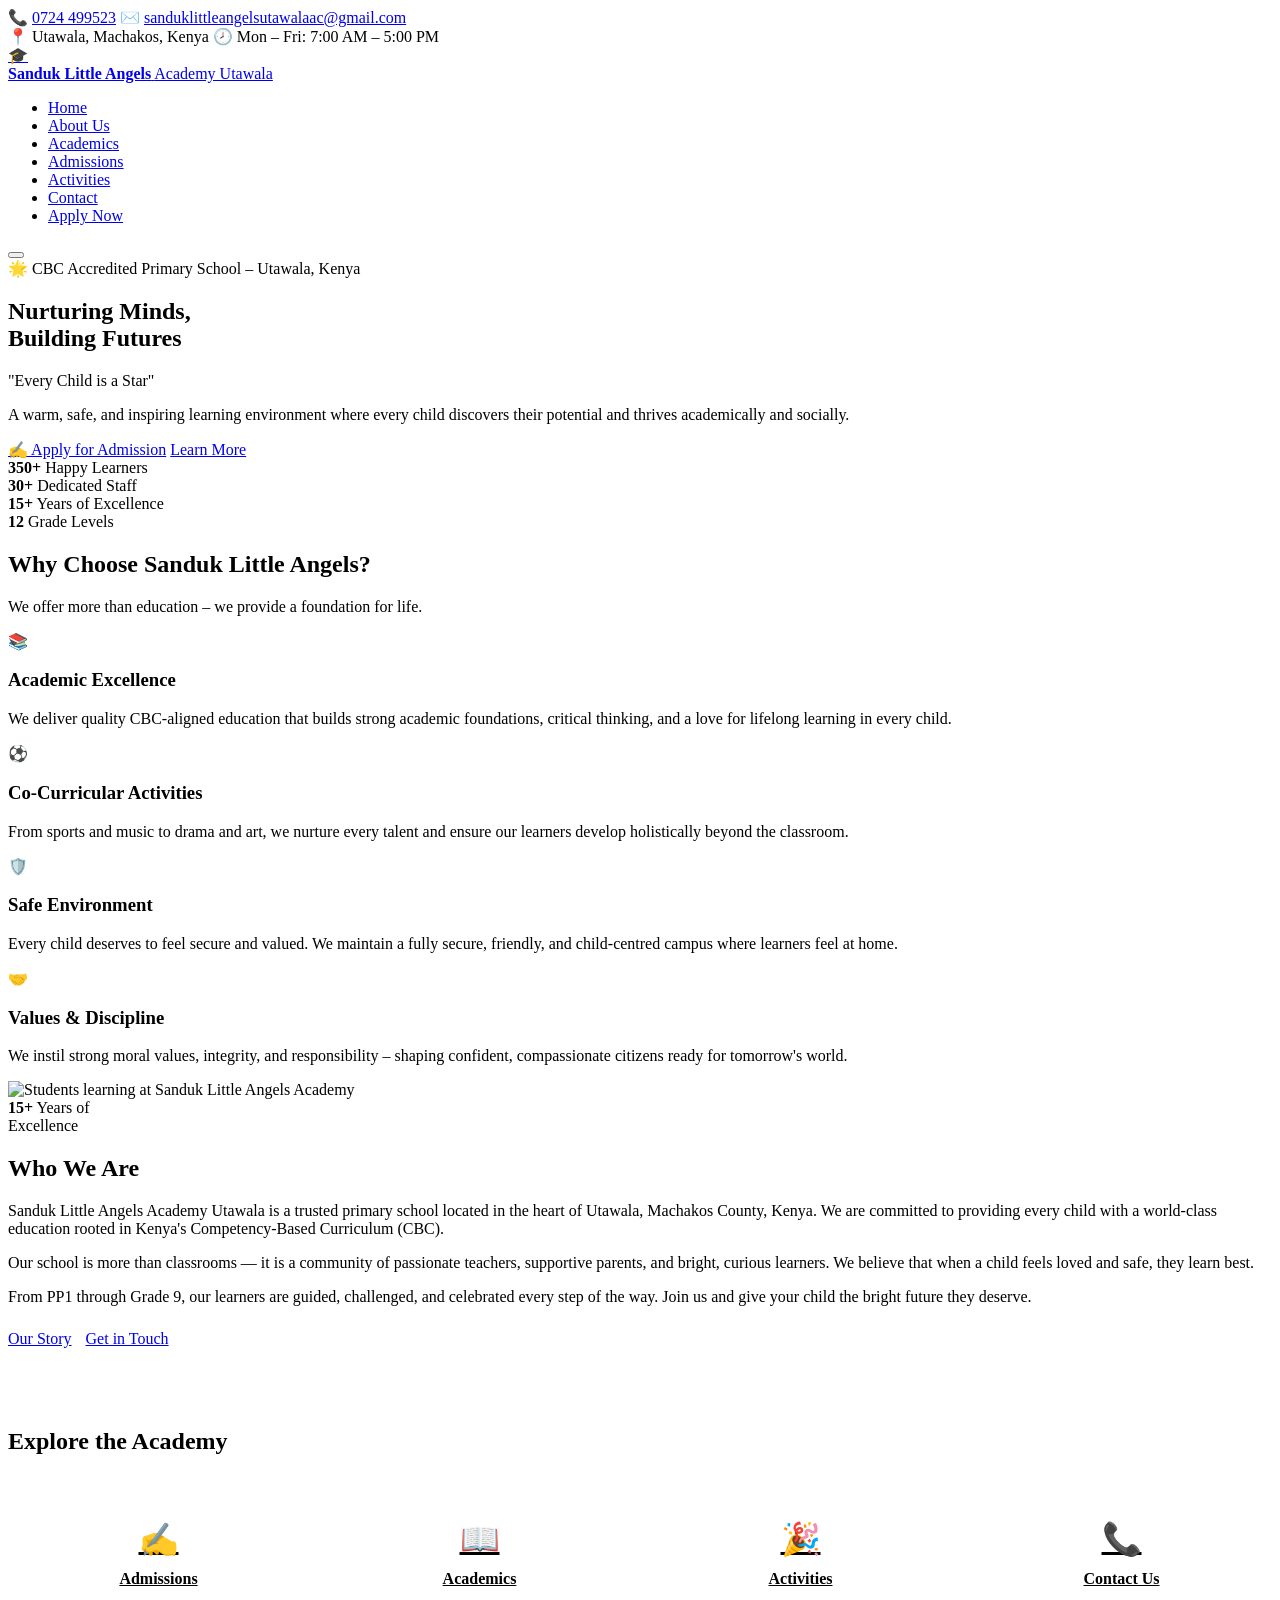
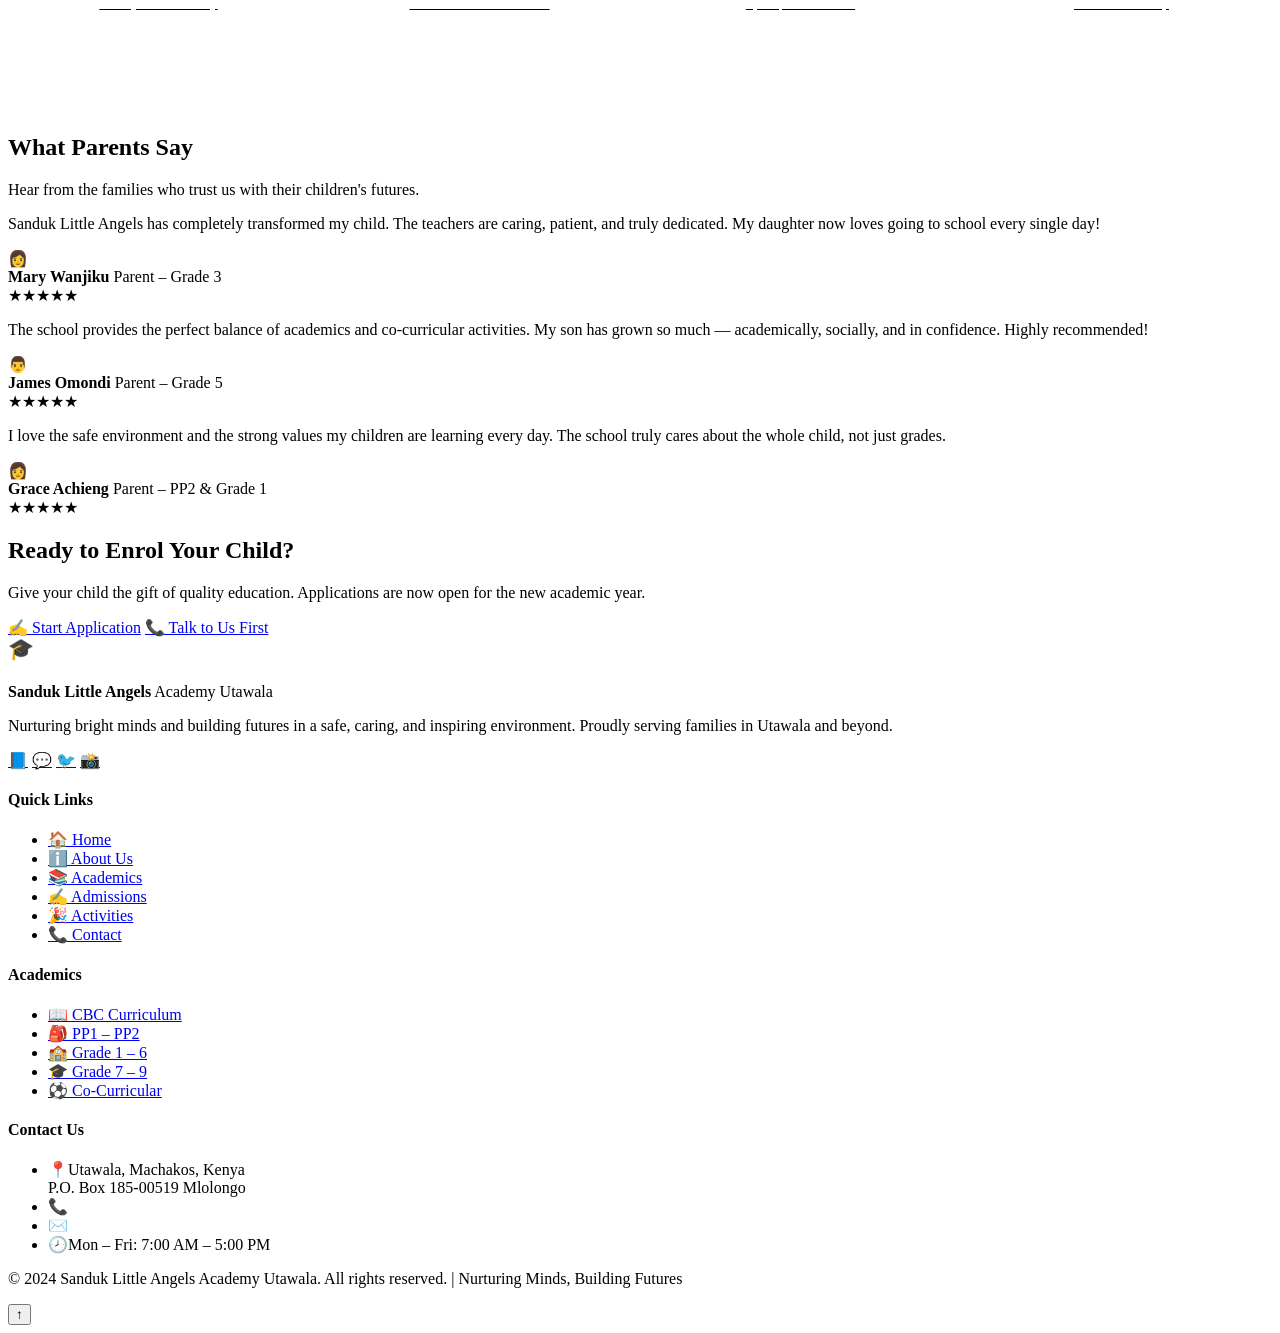
==== index.html @ 21a8d89f "Add files via upload" ====
<!DOCTYPE html>
<html lang="en">
<head>
  <meta charset="UTF-8" />
  <meta name="viewport" content="width=device-width, initial-scale=1.0" />
  <title>Sanduk Little Angels Academy Utawala | Home</title>
  <meta name="description" content="Sanduk Little Angels Academy Utawala – a caring primary school in Utawala, Kenya, nurturing minds and building futures through the CBC curriculum." />
  <link rel="stylesheet" href="css/style.css" />
</head>
<body>

  <!-- TOP BAR -->
  <div class="topbar">
    <div class="container">
      <div class="topbar-left">
        <span>📞 <a href="tel:0724499523">0724 499523</a></span>
        <span>✉️ <a href="mailto:sanduklittleangelsutawalaac@gmail.com">sanduklittleangelsutawalaac@gmail.com</a></span>
      </div>
      <div class="topbar-right">
        <span>📍 Utawala, Machakos, Kenya</span>
        <span>🕗 Mon – Fri: 7:00 AM – 5:00 PM</span>
      </div>
    </div>
  </div>

  <!-- NAVBAR -->
  <nav class="navbar">
    <div class="container">
      <a href="index.html" class="nav-logo">
        <div class="logo-icon">🎓</div>
        <div class="logo-text">
          <strong>Sanduk Little Angels</strong>
          <span>Academy Utawala</span>
        </div>
      </a>
      <ul class="nav-links">
        <li><a href="index.html" class="active">Home</a></li>
        <li><a href="about.html">About Us</a></li>
        <li><a href="academics.html">Academics</a></li>
        <li><a href="admissions.html">Admissions</a></li>
        <li><a href="activities.html">Activities</a></li>
        <li><a href="contact.html">Contact</a></li>
        <li><a href="admissions.html" class="nav-cta">Apply Now</a></li>
      </ul>
      <button class="hamburger" aria-label="Toggle menu">
        <span></span><span></span><span></span>
      </button>
    </div>
  </nav>

  <!-- HERO -->
  <section class="hero">
    <div class="hero-bg"></div>
    <div class="container hero-content">
      <div class="hero-badge fade-up">🌟 CBC Accredited Primary School – Utawala, Kenya</div>
      <h1 class="fade-up delay-1">
        Nurturing Minds,<br>
        <span>Building Futures</span>
      </h1>
      <p class="hero-motto fade-up delay-2">"Every Child is a Star"</p>
      <p class="fade-up delay-2">
        A warm, safe, and inspiring learning environment where every child
        discovers their potential and thrives academically and socially.
      </p>
      <div class="hero-buttons fade-up delay-3">
        <a href="admissions.html" class="btn btn-primary">✍️ Apply for Admission</a>
        <a href="about.html" class="btn btn-outline">Learn More</a>
      </div>

      <div class="hero-stats fade-up delay-4">
        <div class="stat">
          <strong data-count="350" data-suffix="+">350+</strong>
          <span>Happy Learners</span>
        </div>
        <div class="stat">
          <strong data-count="30" data-suffix="+">30+</strong>
          <span>Dedicated Staff</span>
        </div>
        <div class="stat">
          <strong data-count="15" data-suffix="+">15+</strong>
          <span>Years of Excellence</span>
        </div>
        <div class="stat">
          <strong data-count="12" data-suffix="">12</strong>
          <span>Grade Levels</span>
        </div>
      </div>
    </div>
  </section>

  <!-- HIGHLIGHTS -->
  <section class="section">
    <div class="container">
      <div class="section-header text-center">
        <h2 class="section-title">Why Choose Sanduk Little Angels?</h2>
        <span class="gold-line"></span>
        <p class="section-subtitle">We offer more than education – we provide a foundation for life.</p>
      </div>
      <div class="highlights-grid">
        <div class="highlight-card reveal">
          <div class="highlight-icon">📚</div>
          <h3>Academic Excellence</h3>
          <p>We deliver quality CBC-aligned education that builds strong academic foundations, critical thinking, and a love for lifelong learning in every child.</p>
        </div>
        <div class="highlight-card reveal">
          <div class="highlight-icon">⚽</div>
          <h3>Co-Curricular Activities</h3>
          <p>From sports and music to drama and art, we nurture every talent and ensure our learners develop holistically beyond the classroom.</p>
        </div>
        <div class="highlight-card reveal">
          <div class="highlight-icon">🛡️</div>
          <h3>Safe Environment</h3>
          <p>Every child deserves to feel secure and valued. We maintain a fully secure, friendly, and child-centred campus where learners feel at home.</p>
        </div>
        <div class="highlight-card reveal">
          <div class="highlight-icon">🤝</div>
          <h3>Values & Discipline</h3>
          <p>We instil strong moral values, integrity, and responsibility – shaping confident, compassionate citizens ready for tomorrow's world.</p>
        </div>
      </div>
    </div>
  </section>

  <!-- ABOUT INTRO -->
  <section class="section section-alt">
    <div class="container">
      <div class="about-intro">
        <div class="about-image-wrap reveal">
          <img
            src="https://images.unsplash.com/photo-1588072432836-e10032774350?w=700&q=80"
            alt="Students learning at Sanduk Little Angels Academy"
            loading="lazy"
          />
          <div class="about-badge">
            <strong>15+</strong>
            <span>Years of<br>Excellence</span>
          </div>
        </div>
        <div class="about-text reveal">
          <div class="section-header">
            <h2 class="section-title">Who We Are</h2>
            <span class="gold-line"></span>
          </div>
          <p>
            Sanduk Little Angels Academy Utawala is a trusted primary school located in the heart of Utawala, Machakos County, Kenya. We are committed to providing every child with a world-class education rooted in Kenya's Competency-Based Curriculum (CBC).
          </p>
          <p>
            Our school is more than classrooms — it is a community of passionate teachers, supportive parents, and bright, curious learners. We believe that when a child feels loved and safe, they learn best.
          </p>
          <p>
            From PP1 through Grade 9, our learners are guided, challenged, and celebrated every step of the way. Join us and give your child the bright future they deserve.
          </p>
          <div style="display:flex;gap:14px;margin-top:24px;flex-wrap:wrap;">
            <a href="about.html" class="btn btn-navy">Our Story</a>
            <a href="contact.html" class="btn btn-primary">Get in Touch</a>
          </div>
        </div>
      </div>
    </div>
  </section>

  <!-- QUICK LINKS -->
  <section class="section" style="background:var(--navy);padding:60px 0;">
    <div class="container">
      <div class="section-header text-center" style="margin-bottom:36px;">
        <h2 class="section-title" style="color:var(--white);">Explore the Academy</h2>
        <span class="gold-line" style="margin:14px auto;"></span>
      </div>
      <div style="display:grid;grid-template-columns:repeat(auto-fit,minmax(200px,1fr));gap:20px;">
        <a href="admissions.html" style="background:rgba(255,255,255,0.07);border:1px solid rgba(255,255,255,0.15);border-radius:14px;padding:28px 24px;text-align:center;color:var(--white);transition:0.3s ease;display:block;">
          <div style="font-size:2rem;margin-bottom:12px;">✍️</div>
          <strong style="font-size:1rem;font-family:'Playfair Display',serif;">Admissions</strong>
          <p style="font-size:0.82rem;color:rgba(255,255,255,0.6);margin-top:8px;">Enrol your child today</p>
        </a>
        <a href="academics.html" style="background:rgba(255,255,255,0.07);border:1px solid rgba(255,255,255,0.15);border-radius:14px;padding:28px 24px;text-align:center;color:var(--white);transition:0.3s ease;display:block;">
          <div style="font-size:2rem;margin-bottom:12px;">📖</div>
          <strong style="font-size:1rem;font-family:'Playfair Display',serif;">Academics</strong>
          <p style="font-size:0.82rem;color:rgba(255,255,255,0.6);margin-top:8px;">CBC curriculum & classes</p>
        </a>
        <a href="activities.html" style="background:rgba(255,255,255,0.07);border:1px solid rgba(255,255,255,0.15);border-radius:14px;padding:28px 24px;text-align:center;color:var(--white);transition:0.3s ease;display:block;">
          <div style="font-size:2rem;margin-bottom:12px;">🎉</div>
          <strong style="font-size:1rem;font-family:'Playfair Display',serif;">Activities</strong>
          <p style="font-size:0.82rem;color:rgba(255,255,255,0.6);margin-top:8px;">Sports, arts & events</p>
        </a>
        <a href="contact.html" style="background:rgba(255,255,255,0.07);border:1px solid rgba(255,255,255,0.15);border-radius:14px;padding:28px 24px;text-align:center;color:var(--white);transition:0.3s ease;display:block;">
          <div style="font-size:2rem;margin-bottom:12px;">📞</div>
          <strong style="font-size:1rem;font-family:'Playfair Display',serif;">Contact Us</strong>
          <p style="font-size:0.82rem;color:rgba(255,255,255,0.6);margin-top:8px;">We're here to help</p>
        </a>
      </div>
    </div>
  </section>

  <!-- TESTIMONIALS -->
  <section class="section section-alt">
    <div class="container">
      <div class="section-header text-center">
        <h2 class="section-title">What Parents Say</h2>
        <span class="gold-line"></span>
        <p class="section-subtitle">Hear from the families who trust us with their children's futures.</p>
      </div>
      <div class="testimonials-grid">
        <div class="testimonial-card reveal">
          <p>Sanduk Little Angels has completely transformed my child. The teachers are caring, patient, and truly dedicated. My daughter now loves going to school every single day!</p>
          <div class="testimonial-author">
            <div class="author-avatar">👩</div>
            <div class="author-info">
              <strong>Mary Wanjiku</strong>
              <span>Parent – Grade 3</span>
              <div class="stars">★★★★★</div>
            </div>
          </div>
        </div>
        <div class="testimonial-card reveal">
          <p>The school provides the perfect balance of academics and co-curricular activities. My son has grown so much — academically, socially, and in confidence. Highly recommended!</p>
          <div class="testimonial-author">
            <div class="author-avatar">👨</div>
            <div class="author-info">
              <strong>James Omondi</strong>
              <span>Parent – Grade 5</span>
              <div class="stars">★★★★★</div>
            </div>
          </div>
        </div>
        <div class="testimonial-card reveal">
          <p>I love the safe environment and the strong values my children are learning every day. The school truly cares about the whole child, not just grades.</p>
          <div class="testimonial-author">
            <div class="author-avatar">👩</div>
            <div class="author-info">
              <strong>Grace Achieng</strong>
              <span>Parent – PP2 & Grade 1</span>
              <div class="stars">★★★★★</div>
            </div>
          </div>
        </div>
      </div>
    </div>
  </section>

  <!-- CTA BANNER -->
  <div class="cta-banner">
    <div class="container">
      <h2>Ready to Enrol Your Child?</h2>
      <p>Give your child the gift of quality education. Applications are now open for the new academic year.</p>
      <div class="btn-group">
        <a href="admissions.html" class="btn btn-primary">✍️ Start Application</a>
        <a href="contact.html" class="btn btn-outline">📞 Talk to Us First</a>
      </div>
    </div>
  </div>

  <!-- FOOTER -->
  <footer>
    <div class="container">
      <div class="footer-grid">
        <div class="footer-brand">
          <div class="nav-logo">
            <div class="logo-icon" style="width:46px;height:46px;font-size:1.3rem;">🎓</div>
            <div class="logo-text">
              <strong>Sanduk Little Angels</strong>
              <span>Academy Utawala</span>
            </div>
          </div>
          <p>Nurturing bright minds and building futures in a safe, caring, and inspiring environment. Proudly serving families in Utawala and beyond.</p>
          <div class="social-links">
            <a href="#" aria-label="Facebook">📘</a>
            <a href="#" aria-label="WhatsApp">💬</a>
            <a href="#" aria-label="Twitter">🐦</a>
            <a href="#" aria-label="Instagram">📸</a>
          </div>
        </div>
        <div>
          <h4>Quick Links</h4>
          <ul>
            <li><a href="index.html">🏠 Home</a></li>
            <li><a href="about.html">ℹ️ About Us</a></li>
            <li><a href="academics.html">📚 Academics</a></li>
            <li><a href="admissions.html">✍️ Admissions</a></li>
            <li><a href="activities.html">🎉 Activities</a></li>
            <li><a href="contact.html">📞 Contact</a></li>
          </ul>
        </div>
        <div>
          <h4>Academics</h4>
          <ul>
            <li><a href="academics.html">📖 CBC Curriculum</a></li>
            <li><a href="academics.html">🎒 PP1 – PP2</a></li>
            <li><a href="academics.html">🏫 Grade 1 – 6</a></li>
            <li><a href="academics.html">🎓 Grade 7 – 9</a></li>
            <li><a href="activities.html">⚽ Co-Curricular</a></li>
          </ul>
        </div>
        <div>
          <h4>Contact Us</h4>
          <ul class="footer-contact">
            <li><span>📍</span><span>Utawala, Machakos, Kenya<br>P.O. Box 185-00519 Mlolongo</span></li>
            <li><span>📞</span><span><a href="tel:0724499523" style="color:rgba(255,255,255,0.85)">0724 499523</a></span></li>
            <li><span>✉️</span><span><a href="mailto:sanduklittleangelsutawalaac@gmail.com" style="color:rgba(255,255,255,0.85);word-break:break-all;">sanduklittleangelsutawalaac@gmail.com</a></span></li>
            <li><span>🕗</span><span>Mon – Fri: 7:00 AM – 5:00 PM</span></li>
          </ul>
        </div>
      </div>
    </div>
    <div class="footer-bottom">
      <div class="container">
        <p>© 2024 Sanduk Little Angels Academy Utawala. All rights reserved. | Nurturing Minds, Building Futures</p>
      </div>
    </div>
  </footer>

  <button class="scroll-top" id="scrollTop" aria-label="Back to top">↑</button>
  <script src="js/main.js"></script>
</body>
</html>
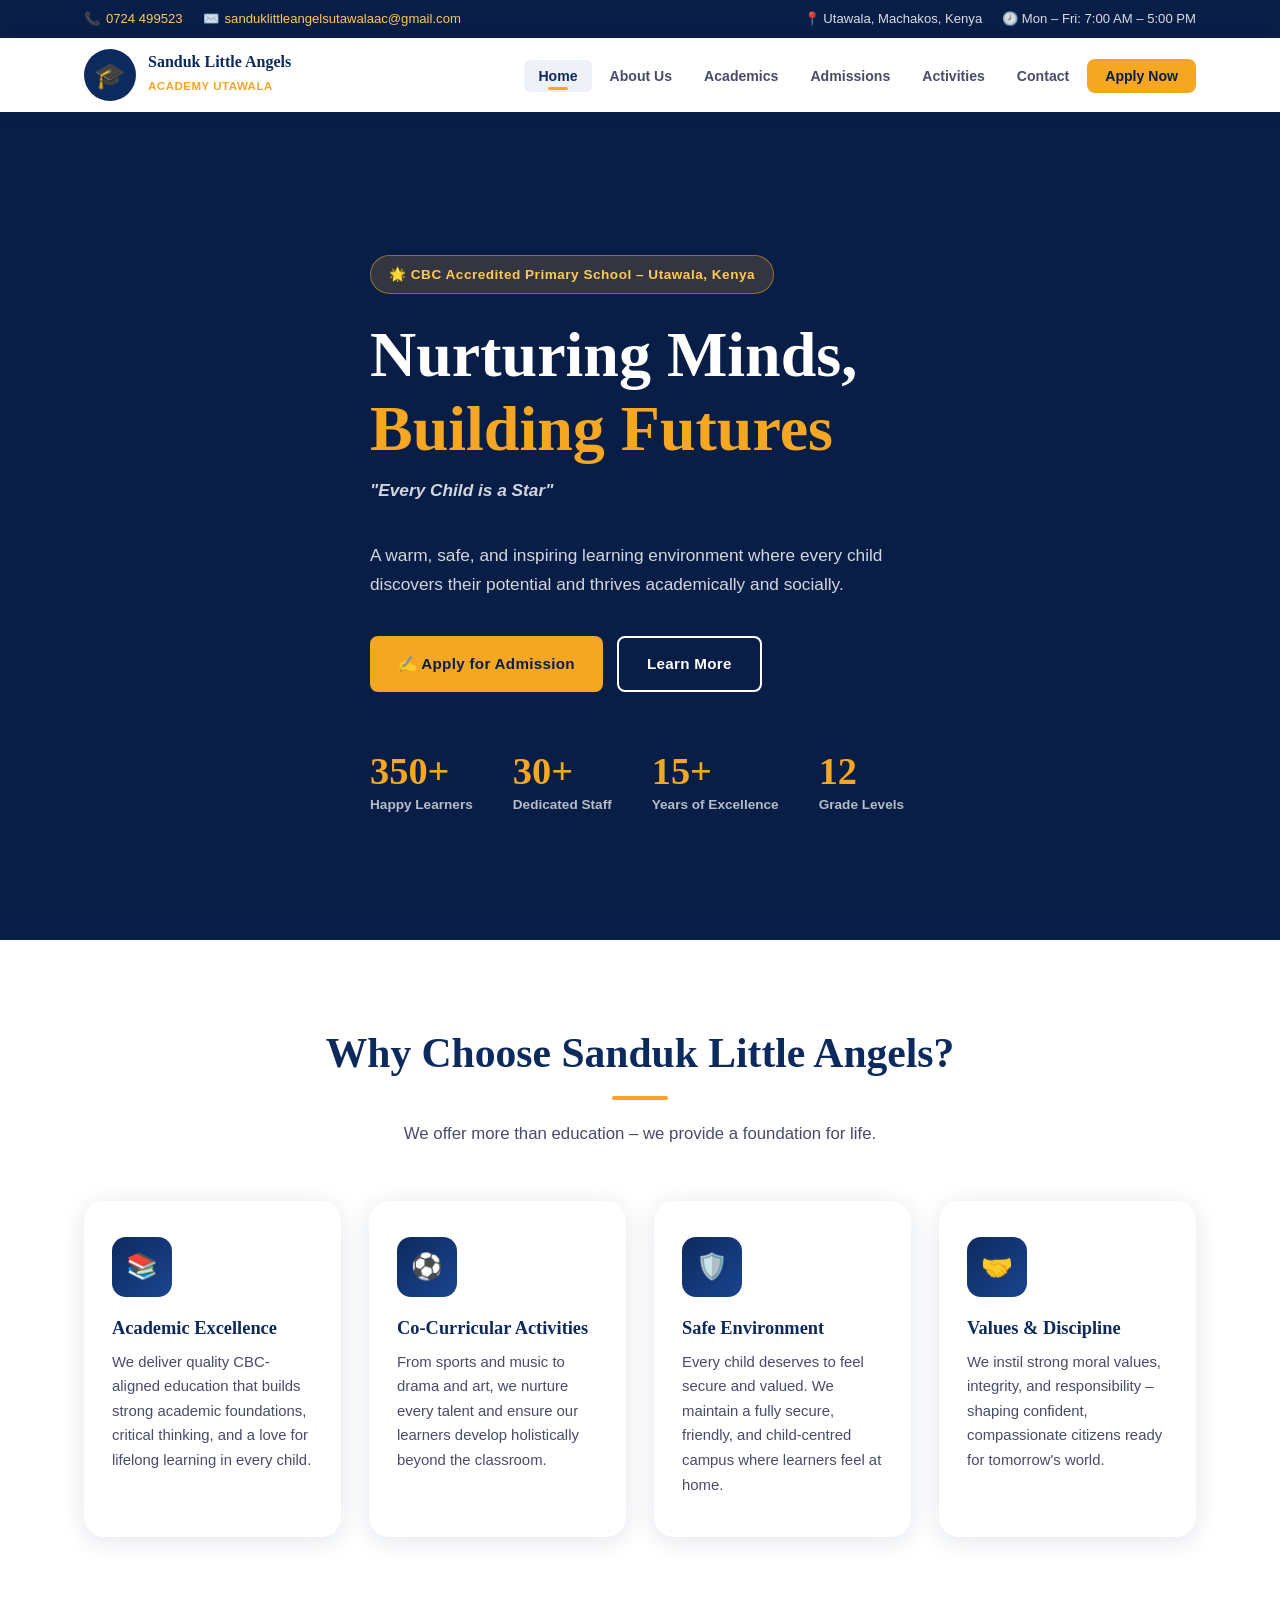
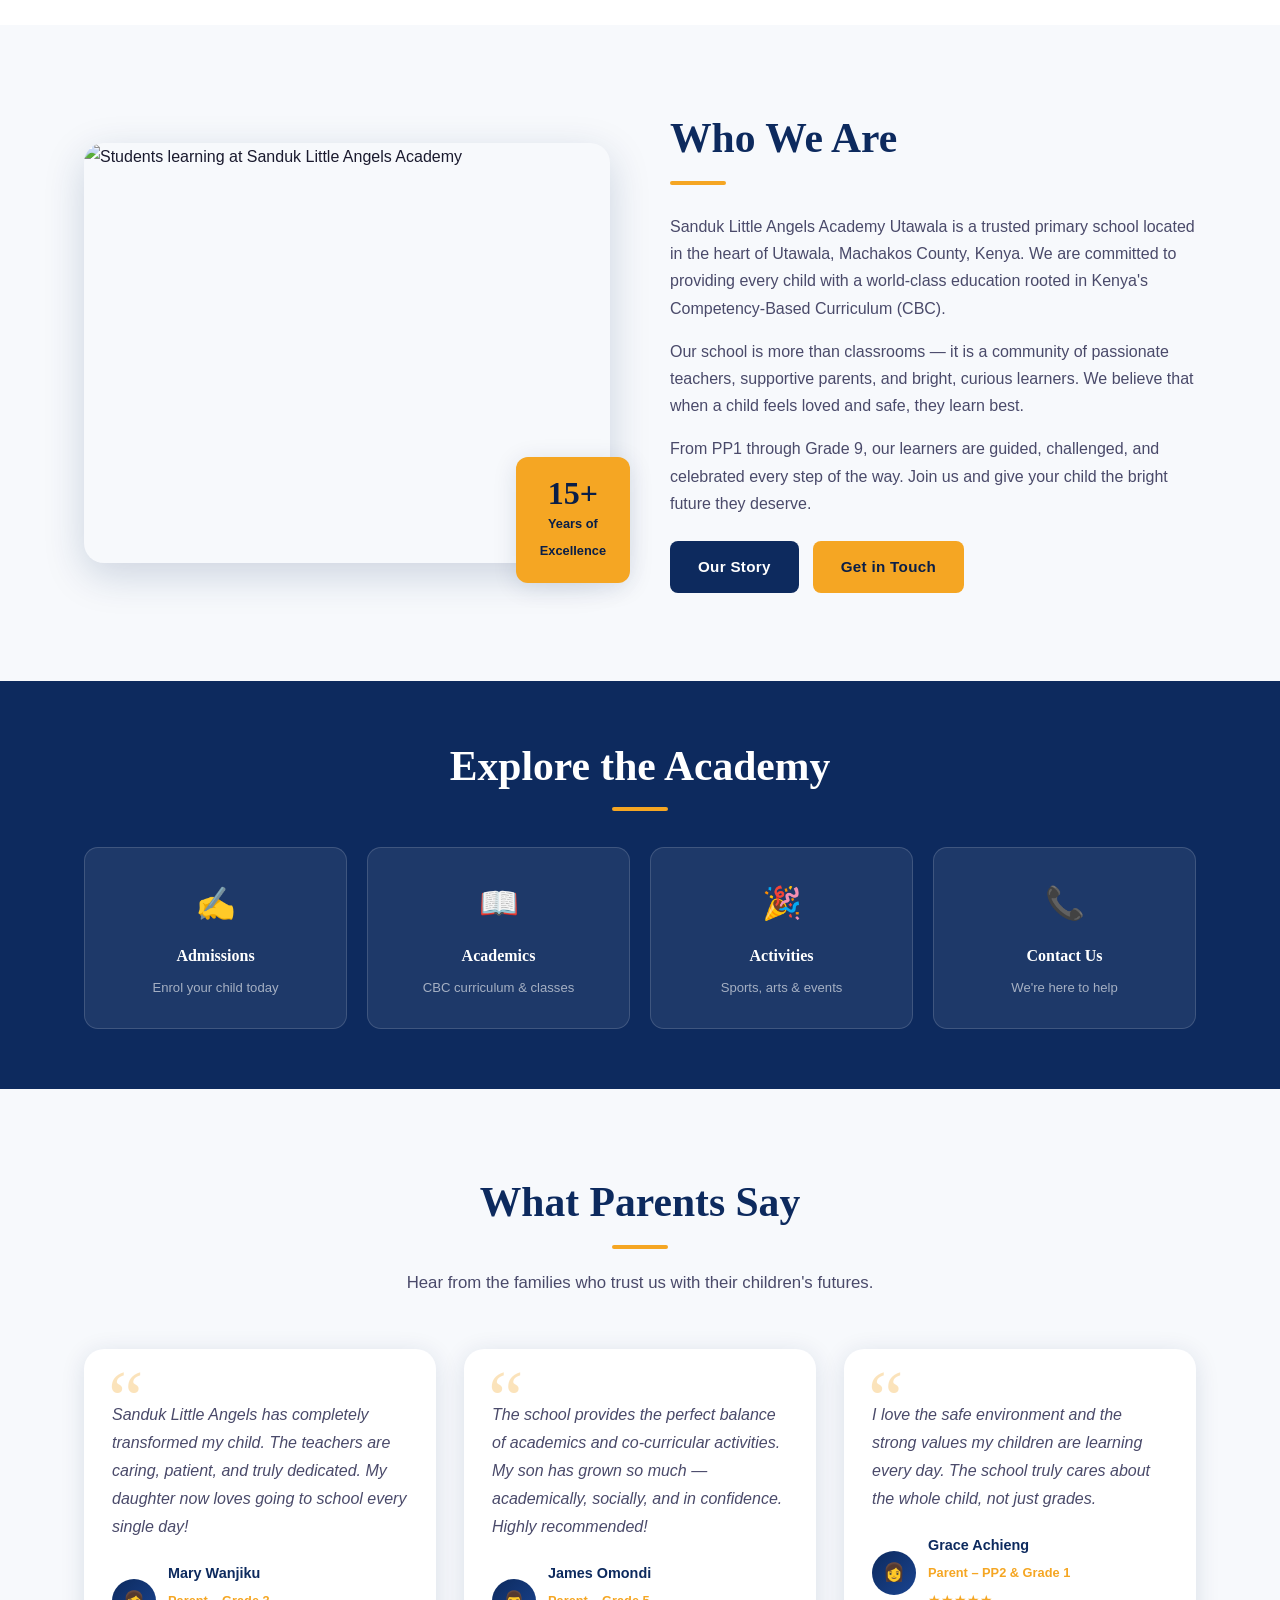
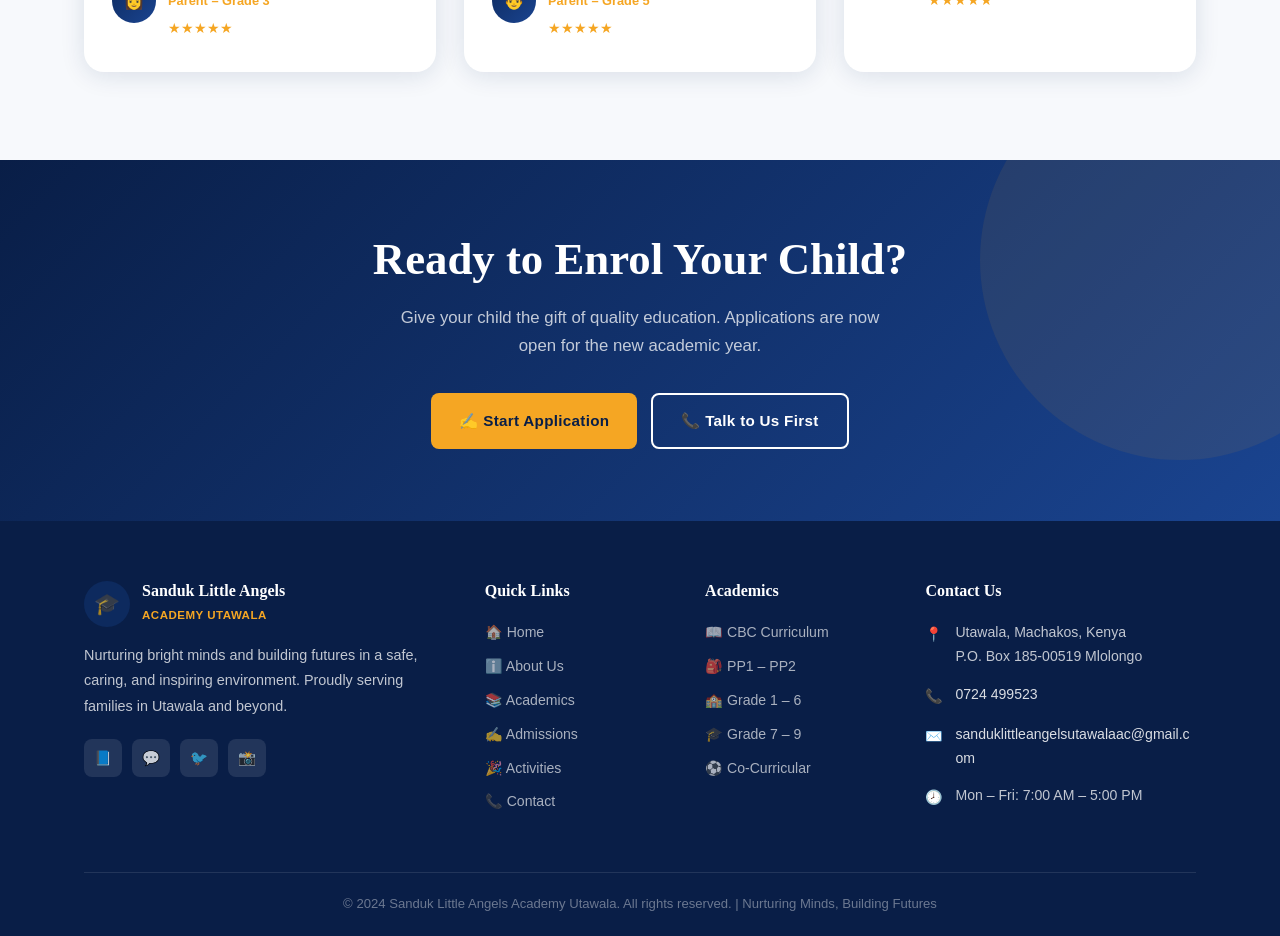
==== commit 4358e8b1: "Add files via upload" ====
--- a/index.html
+++ b/index.html
@@ -5,7 +5,7 @@
   <meta name="viewport" content="width=device-width, initial-scale=1.0" />
   <title>Sanduk Little Angels Academy Utawala | Home</title>
   <meta name="description" content="Sanduk Little Angels Academy Utawala – a caring primary school in Utawala, Kenya, nurturing minds and building futures through the CBC curriculum." />
-  <link rel="stylesheet" href="css/style.css" />
+  <link rel="stylesheet" href="style.css" />
 </head>
 <body>
 
@@ -309,6 +309,5 @@
   </footer>
 
   <button class="scroll-top" id="scrollTop" aria-label="Back to top">↑</button>
-  <script src="js/main.js"></script>
 </body>
 </html>
--- a/style.css
+++ b/style.css
@@ -0,0 +1,1302 @@
+/* ============================================
+   SANDUK LITTLE ANGELS ACADEMY - STYLESHEET
+   ============================================ */
+
+@import url('https://fonts.googleapis.com/css2?family=Playfair+Display:wght@600;700;800&family=Nunito:wght@300;400;600;700;800&display=swap');
+
+/* ── CSS Variables ── */
+:root {
+  --navy: #0d2a5e;
+  --navy-dark: #091e47;
+  --gold: #f5a623;
+  --gold-light: #ffc857;
+  --white: #ffffff;
+  --off-white: #f7f9fc;
+  --light-grey: #eef1f7;
+  --text-dark: #1a1a2e;
+  --text-mid: #4a4a6a;
+  --text-light: #7a7a9a;
+  --shadow: 0 4px 24px rgba(13, 42, 94, 0.12);
+  --shadow-lg: 0 12px 40px rgba(13, 42, 94, 0.18);
+  --radius: 12px;
+  --radius-lg: 20px;
+  --transition: 0.3s ease;
+}
+
+/* ── Reset & Base ── */
+*, *::before, *::after { box-sizing: border-box; margin: 0; padding: 0; }
+
+html { scroll-behavior: smooth; }
+
+body {
+  font-family: 'Nunito', sans-serif;
+  color: var(--text-dark);
+  background: var(--white);
+  line-height: 1.7;
+  overflow-x: hidden;
+}
+
+img { max-width: 100%; display: block; }
+a { text-decoration: none; color: inherit; }
+ul { list-style: none; }
+
+h1, h2, h3, h4 {
+  font-family: 'Playfair Display', serif;
+  line-height: 1.25;
+}
+
+/* ── Utility Classes ── */
+.container {
+  max-width: 1160px;
+  margin: 0 auto;
+  padding: 0 24px;
+}
+
+.section-title {
+  font-size: clamp(1.8rem, 3.5vw, 2.6rem);
+  color: var(--navy);
+  margin-bottom: 12px;
+}
+
+.section-subtitle {
+  color: var(--text-mid);
+  font-size: 1.05rem;
+  max-width: 560px;
+}
+
+.section-header {
+  margin-bottom: 52px;
+}
+
+.section-header .gold-line {
+  display: block;
+  width: 56px;
+  height: 4px;
+  background: var(--gold);
+  border-radius: 2px;
+  margin: 16px 0 20px;
+}
+
+.text-center { text-align: center; }
+.text-center .section-subtitle { margin: 0 auto; }
+.text-center .gold-line { margin-left: auto; margin-right: auto; }
+
+.btn {
+  display: inline-flex;
+  align-items: center;
+  gap: 8px;
+  padding: 13px 28px;
+  border-radius: 8px;
+  font-family: 'Nunito', sans-serif;
+  font-weight: 700;
+  font-size: 0.95rem;
+  cursor: pointer;
+  transition: var(--transition);
+  border: none;
+  letter-spacing: 0.3px;
+}
+
+.btn-primary {
+  background: var(--gold);
+  color: var(--navy-dark);
+}
+
+.btn-primary:hover {
+  background: var(--gold-light);
+  transform: translateY(-2px);
+  box-shadow: 0 6px 20px rgba(245, 166, 35, 0.4);
+}
+
+.btn-outline {
+  background: transparent;
+  color: var(--white);
+  border: 2px solid var(--white);
+}
+
+.btn-outline:hover {
+  background: var(--white);
+  color: var(--navy);
+  transform: translateY(-2px);
+}
+
+.btn-navy {
+  background: var(--navy);
+  color: var(--white);
+}
+
+.btn-navy:hover {
+  background: var(--navy-dark);
+  transform: translateY(-2px);
+  box-shadow: 0 6px 20px rgba(13, 42, 94, 0.35);
+}
+
+/* ── Topbar ── */
+.topbar {
+  background: var(--navy-dark);
+  color: rgba(255,255,255,0.85);
+  font-size: 0.82rem;
+  padding: 8px 0;
+}
+
+.topbar .container {
+  display: flex;
+  justify-content: space-between;
+  align-items: center;
+  gap: 12px;
+  flex-wrap: wrap;
+}
+
+.topbar a { color: var(--gold-light); }
+.topbar a:hover { color: var(--white); }
+
+.topbar-left, .topbar-right {
+  display: flex;
+  align-items: center;
+  gap: 20px;
+  flex-wrap: wrap;
+}
+
+.topbar span { display: flex; align-items: center; gap: 6px; }
+
+/* ── Navbar ── */
+.navbar {
+  background: var(--white);
+  box-shadow: 0 2px 12px rgba(13,42,94,0.1);
+  position: sticky;
+  top: 0;
+  z-index: 1000;
+}
+
+.navbar .container {
+  display: flex;
+  align-items: center;
+  justify-content: space-between;
+  height: 74px;
+}
+
+.nav-logo {
+  display: flex;
+  align-items: center;
+  gap: 12px;
+}
+
+.logo-icon {
+  width: 52px;
+  height: 52px;
+  background: var(--navy);
+  border-radius: 50%;
+  display: flex;
+  align-items: center;
+  justify-content: center;
+  font-size: 1.6rem;
+  flex-shrink: 0;
+}
+
+.logo-text strong {
+  display: block;
+  font-family: 'Playfair Display', serif;
+  font-size: 1rem;
+  color: var(--navy);
+  line-height: 1.2;
+}
+
+.logo-text span {
+  font-size: 0.72rem;
+  color: var(--gold);
+  font-weight: 700;
+  letter-spacing: 0.5px;
+  text-transform: uppercase;
+}
+
+.nav-links {
+  display: flex;
+  align-items: center;
+  gap: 4px;
+}
+
+.nav-links a {
+  padding: 8px 14px;
+  border-radius: 6px;
+  font-weight: 700;
+  font-size: 0.88rem;
+  color: var(--text-mid);
+  transition: var(--transition);
+  position: relative;
+}
+
+.nav-links a:hover,
+.nav-links a.active {
+  color: var(--navy);
+  background: var(--light-grey);
+}
+
+.nav-links a.active::after {
+  content: '';
+  position: absolute;
+  bottom: 2px;
+  left: 50%;
+  transform: translateX(-50%);
+  width: 20px;
+  height: 3px;
+  background: var(--gold);
+  border-radius: 2px;
+}
+
+.nav-cta {
+  background: var(--gold);
+  color: var(--navy-dark) !important;
+  padding: 9px 18px !important;
+  border-radius: 8px !important;
+}
+
+.nav-cta:hover {
+  background: var(--gold-light) !important;
+  box-shadow: 0 4px 14px rgba(245,166,35,0.35);
+}
+
+/* Hamburger */
+.hamburger {
+  display: none;
+  flex-direction: column;
+  gap: 5px;
+  cursor: pointer;
+  background: none;
+  border: none;
+  padding: 6px;
+}
+
+.hamburger span {
+  width: 26px;
+  height: 3px;
+  background: var(--navy);
+  border-radius: 2px;
+  transition: var(--transition);
+}
+
+.hamburger.open span:nth-child(1) { transform: translateY(8px) rotate(45deg); }
+.hamburger.open span:nth-child(2) { opacity: 0; }
+.hamburger.open span:nth-child(3) { transform: translateY(-8px) rotate(-45deg); }
+
+/* ── Hero Section ── */
+.hero {
+  position: relative;
+  min-height: 92vh;
+  display: flex;
+  align-items: center;
+  overflow: hidden;
+  background: var(--navy-dark);
+}
+
+.hero-bg {
+  position: absolute;
+  inset: 0;
+  background: linear-gradient(135deg, rgba(9,30,71,0.88) 40%, rgba(9,30,71,0.55) 100%),
+              url('https://images.unsplash.com/photo-1503676260728-1c00da094a0b?w=1400&q=80') center/cover no-repeat;
+}
+
+.hero-content {
+  position: relative;
+  z-index: 2;
+  padding: 100px 0 80px;
+}
+
+.hero-badge {
+  display: inline-flex;
+  align-items: center;
+  gap: 8px;
+  background: rgba(245,166,35,0.18);
+  border: 1px solid rgba(245,166,35,0.5);
+  color: var(--gold-light);
+  padding: 7px 18px;
+  border-radius: 100px;
+  font-size: 0.85rem;
+  font-weight: 700;
+  letter-spacing: 0.5px;
+  margin-bottom: 24px;
+}
+
+.hero h1 {
+  font-size: clamp(2.2rem, 5.5vw, 4rem);
+  color: var(--white);
+  max-width: 680px;
+  margin-bottom: 10px;
+  line-height: 1.15;
+}
+
+.hero h1 span { color: var(--gold); }
+
+.hero-motto {
+  font-size: 1.25rem;
+  color: var(--gold-light);
+  font-weight: 700;
+  font-style: italic;
+  margin-bottom: 16px;
+}
+
+.hero p {
+  color: rgba(255,255,255,0.82);
+  font-size: 1.08rem;
+  max-width: 540px;
+  margin-bottom: 36px;
+}
+
+.hero-buttons {
+  display: flex;
+  gap: 14px;
+  flex-wrap: wrap;
+}
+
+.hero-stats {
+  display: flex;
+  gap: 40px;
+  margin-top: 60px;
+  flex-wrap: wrap;
+}
+
+.stat {
+  color: var(--white);
+}
+
+.stat strong {
+  display: block;
+  font-family: 'Playfair Display', serif;
+  font-size: 2.4rem;
+  color: var(--gold);
+  line-height: 1;
+}
+
+.stat span {
+  font-size: 0.85rem;
+  color: rgba(255,255,255,0.7);
+  font-weight: 600;
+}
+
+/* ── Section Padding ── */
+.section { padding: 88px 0; }
+.section-alt { background: var(--off-white); }
+
+/* ── Highlights ── */
+.highlights-grid {
+  display: grid;
+  grid-template-columns: repeat(auto-fit, minmax(240px, 1fr));
+  gap: 28px;
+}
+
+.highlight-card {
+  background: var(--white);
+  border-radius: var(--radius-lg);
+  padding: 36px 28px;
+  box-shadow: var(--shadow);
+  transition: var(--transition);
+  border-bottom: 4px solid transparent;
+  position: relative;
+  overflow: hidden;
+}
+
+.highlight-card::before {
+  content: '';
+  position: absolute;
+  top: 0; left: 0;
+  width: 100%; height: 4px;
+  background: var(--gold);
+  transform: scaleX(0);
+  transform-origin: left;
+  transition: transform 0.35s ease;
+}
+
+.highlight-card:hover { transform: translateY(-6px); box-shadow: var(--shadow-lg); }
+.highlight-card:hover::before { transform: scaleX(1); }
+
+.highlight-icon {
+  width: 60px;
+  height: 60px;
+  background: linear-gradient(135deg, var(--navy), #1a4490);
+  border-radius: 14px;
+  display: flex;
+  align-items: center;
+  justify-content: center;
+  font-size: 1.6rem;
+  margin-bottom: 20px;
+}
+
+.highlight-card h3 {
+  font-size: 1.15rem;
+  color: var(--navy);
+  margin-bottom: 10px;
+}
+
+.highlight-card p {
+  color: var(--text-mid);
+  font-size: 0.93rem;
+  line-height: 1.65;
+}
+
+/* ── About Intro ── */
+.about-intro {
+  display: grid;
+  grid-template-columns: 1fr 1fr;
+  gap: 60px;
+  align-items: center;
+}
+
+.about-image-wrap {
+  position: relative;
+}
+
+.about-image-wrap img {
+  border-radius: var(--radius-lg);
+  width: 100%;
+  height: 420px;
+  object-fit: cover;
+  box-shadow: var(--shadow-lg);
+}
+
+.about-badge {
+  position: absolute;
+  bottom: -20px;
+  right: -20px;
+  background: var(--gold);
+  color: var(--navy-dark);
+  padding: 20px 24px;
+  border-radius: var(--radius);
+  text-align: center;
+  box-shadow: var(--shadow);
+}
+
+.about-badge strong {
+  display: block;
+  font-family: 'Playfair Display', serif;
+  font-size: 2rem;
+  line-height: 1;
+}
+
+.about-badge span { font-size: 0.8rem; font-weight: 700; }
+
+.about-text .section-header { margin-bottom: 28px; }
+
+.about-text p {
+  color: var(--text-mid);
+  margin-bottom: 16px;
+}
+
+/* ── Testimonials ── */
+.testimonials-grid {
+  display: grid;
+  grid-template-columns: repeat(auto-fit, minmax(280px, 1fr));
+  gap: 28px;
+}
+
+.testimonial-card {
+  background: var(--white);
+  border-radius: var(--radius-lg);
+  padding: 32px 28px;
+  box-shadow: var(--shadow);
+  position: relative;
+}
+
+.testimonial-card::before {
+  content: '\201C';
+  font-family: 'Playfair Display', serif;
+  font-size: 5rem;
+  color: var(--gold);
+  opacity: 0.3;
+  position: absolute;
+  top: 10px;
+  left: 24px;
+  line-height: 1;
+}
+
+.testimonial-card p {
+  color: var(--text-mid);
+  font-style: italic;
+  margin-bottom: 20px;
+  padding-top: 20px;
+  line-height: 1.75;
+}
+
+.testimonial-author {
+  display: flex;
+  align-items: center;
+  gap: 12px;
+}
+
+.author-avatar {
+  width: 44px;
+  height: 44px;
+  border-radius: 50%;
+  background: linear-gradient(135deg, var(--navy), #1a4490);
+  display: flex;
+  align-items: center;
+  justify-content: center;
+  color: var(--white);
+  font-size: 1.1rem;
+  flex-shrink: 0;
+}
+
+.author-info strong { display: block; font-size: 0.9rem; color: var(--navy); }
+.author-info span { font-size: 0.8rem; color: var(--gold); font-weight: 700; }
+
+.stars { color: var(--gold); font-size: 0.85rem; margin-top: 4px; }
+
+/* ── CTA Banner ── */
+.cta-banner {
+  background: linear-gradient(135deg, var(--navy-dark) 0%, #1a4490 100%);
+  padding: 72px 0;
+  text-align: center;
+  position: relative;
+  overflow: hidden;
+}
+
+.cta-banner::before {
+  content: '';
+  position: absolute;
+  width: 400px;
+  height: 400px;
+  background: rgba(245,166,35,0.08);
+  border-radius: 50%;
+  top: -100px;
+  right: -100px;
+}
+
+.cta-banner h2 {
+  font-size: clamp(1.8rem, 3.5vw, 2.8rem);
+  color: var(--white);
+  margin-bottom: 16px;
+}
+
+.cta-banner p {
+  color: rgba(255,255,255,0.75);
+  font-size: 1.05rem;
+  margin-bottom: 32px;
+  max-width: 500px;
+  margin-left: auto;
+  margin-right: auto;
+}
+
+.cta-banner .btn-group {
+  display: flex;
+  gap: 14px;
+  justify-content: center;
+  flex-wrap: wrap;
+}
+
+/* ── Footer ── */
+footer {
+  background: var(--navy-dark);
+  color: rgba(255,255,255,0.75);
+  padding: 60px 0 0;
+}
+
+.footer-grid {
+  display: grid;
+  grid-template-columns: 2fr 1fr 1fr 1.5fr;
+  gap: 40px;
+  padding-bottom: 48px;
+  border-bottom: 1px solid rgba(255,255,255,0.1);
+}
+
+.footer-brand .logo-text strong { color: var(--white); }
+.footer-brand p {
+  margin: 16px 0 20px;
+  font-size: 0.9rem;
+  line-height: 1.75;
+}
+
+.social-links {
+  display: flex;
+  gap: 10px;
+}
+
+.social-links a {
+  width: 38px;
+  height: 38px;
+  background: rgba(255,255,255,0.1);
+  border-radius: 8px;
+  display: flex;
+  align-items: center;
+  justify-content: center;
+  font-size: 0.9rem;
+  transition: var(--transition);
+}
+
+.social-links a:hover { background: var(--gold); color: var(--navy); }
+
+footer h4 {
+  font-family: 'Playfair Display', serif;
+  font-size: 1rem;
+  color: var(--white);
+  margin-bottom: 20px;
+}
+
+footer ul li {
+  margin-bottom: 10px;
+}
+
+footer ul a {
+  color: rgba(255,255,255,0.65);
+  font-size: 0.88rem;
+  transition: var(--transition);
+  display: flex;
+  align-items: center;
+  gap: 8px;
+}
+
+footer ul a:hover { color: var(--gold); padding-left: 4px; }
+
+.footer-contact li {
+  display: flex;
+  gap: 12px;
+  margin-bottom: 14px;
+  font-size: 0.88rem;
+}
+
+.footer-contact li span:first-child {
+  color: var(--gold);
+  flex-shrink: 0;
+  margin-top: 2px;
+}
+
+.footer-bottom {
+  padding: 20px 0;
+  text-align: center;
+  font-size: 0.82rem;
+  color: rgba(255,255,255,0.4);
+}
+
+/* ── Page Hero (inner pages) ── */
+.page-hero {
+  background: linear-gradient(135deg, var(--navy-dark) 0%, #1a4490 100%);
+  padding: 80px 0 60px;
+  text-align: center;
+  position: relative;
+  overflow: hidden;
+}
+
+.page-hero::before {
+  content: '';
+  position: absolute;
+  inset: 0;
+  background: url("data:image/svg+xml,%3Csvg width='60' height='60' viewBox='0 0 60 60' xmlns='http://www.w3.org/2000/svg'%3E%3Cg fill='none' fill-rule='evenodd'%3E%3Cg fill='%23ffffff' fill-opacity='0.03'%3E%3Cpath d='M36 34v-4h-2v4h-4v2h4v4h2v-4h4v-2h-4zm0-30V0h-2v4h-4v2h4v4h2V6h4V4h-4zM6 34v-4H4v4H0v2h4v4h2v-4h4v-2H6zM6 4V0H4v4H0v2h4v4h2V6h4V4H6z'/%3E%3C/g%3E%3C/g%3E%3C/svg%3E");
+}
+
+.page-hero h1 {
+  color: var(--white);
+  font-size: clamp(2rem, 4vw, 3rem);
+  margin-bottom: 12px;
+  position: relative;
+}
+
+.page-hero p {
+  color: rgba(255,255,255,0.75);
+  font-size: 1.05rem;
+  position: relative;
+}
+
+.breadcrumb {
+  display: flex;
+  align-items: center;
+  justify-content: center;
+  gap: 8px;
+  margin-top: 16px;
+  font-size: 0.85rem;
+  color: rgba(255,255,255,0.6);
+  position: relative;
+}
+
+.breadcrumb a { color: var(--gold-light); }
+.breadcrumb a:hover { color: var(--white); }
+
+/* ── About Page Specific ── */
+.values-grid {
+  display: grid;
+  grid-template-columns: repeat(auto-fit, minmax(200px, 1fr));
+  gap: 24px;
+}
+
+.value-card {
+  text-align: center;
+  padding: 36px 24px;
+  background: var(--white);
+  border-radius: var(--radius-lg);
+  box-shadow: var(--shadow);
+  transition: var(--transition);
+}
+
+.value-card:hover { transform: translateY(-4px); box-shadow: var(--shadow-lg); }
+
+.value-icon {
+  font-size: 2.2rem;
+  margin-bottom: 16px;
+}
+
+.value-card h3 {
+  font-size: 1.05rem;
+  color: var(--navy);
+  margin-bottom: 8px;
+}
+
+.value-card p {
+  color: var(--text-mid);
+  font-size: 0.88rem;
+}
+
+.staff-grid {
+  display: grid;
+  grid-template-columns: repeat(auto-fit, minmax(260px, 1fr));
+  gap: 28px;
+}
+
+.staff-card {
+  background: var(--white);
+  border-radius: var(--radius-lg);
+  overflow: hidden;
+  box-shadow: var(--shadow);
+  transition: var(--transition);
+}
+
+.staff-card:hover { transform: translateY(-4px); box-shadow: var(--shadow-lg); }
+
+.staff-photo {
+  height: 220px;
+  object-fit: cover;
+  width: 100%;
+  background: linear-gradient(135deg, var(--navy), #1a4490);
+  display: flex;
+  align-items: center;
+  justify-content: center;
+  font-size: 4rem;
+}
+
+.staff-info { padding: 24px; }
+
+.staff-info h3 {
+  font-size: 1.1rem;
+  color: var(--navy);
+  margin-bottom: 4px;
+}
+
+.staff-info .role {
+  color: var(--gold);
+  font-size: 0.85rem;
+  font-weight: 700;
+  margin-bottom: 10px;
+}
+
+.staff-info p {
+  color: var(--text-mid);
+  font-size: 0.88rem;
+}
+
+.mission-vision {
+  display: grid;
+  grid-template-columns: 1fr 1fr;
+  gap: 28px;
+}
+
+.mv-card {
+  padding: 40px 36px;
+  border-radius: var(--radius-lg);
+  position: relative;
+  overflow: hidden;
+}
+
+.mv-card.mission { background: var(--navy); }
+.mv-card.vision { background: linear-gradient(135deg, #1a4490, var(--navy)); }
+
+.mv-card h3 {
+  font-size: 1.4rem;
+  color: var(--gold);
+  margin-bottom: 16px;
+  display: flex;
+  align-items: center;
+  gap: 10px;
+}
+
+.mv-card p { color: rgba(255,255,255,0.85); line-height: 1.8; }
+
+/* ── Academics Page ── */
+.subjects-grid {
+  display: grid;
+  grid-template-columns: repeat(auto-fit, minmax(180px, 1fr));
+  gap: 20px;
+}
+
+.subject-chip {
+  background: var(--white);
+  border: 2px solid var(--light-grey);
+  border-radius: var(--radius);
+  padding: 20px 16px;
+  text-align: center;
+  transition: var(--transition);
+  cursor: default;
+}
+
+.subject-chip:hover {
+  border-color: var(--gold);
+  box-shadow: var(--shadow);
+  transform: translateY(-3px);
+}
+
+.subject-chip .emoji { font-size: 1.8rem; margin-bottom: 10px; }
+.subject-chip span { font-size: 0.88rem; font-weight: 700; color: var(--navy); }
+
+.class-levels {
+  display: flex;
+  flex-direction: column;
+  gap: 14px;
+}
+
+.level-row {
+  display: flex;
+  align-items: center;
+  gap: 20px;
+  background: var(--white);
+  border-radius: var(--radius);
+  padding: 18px 24px;
+  box-shadow: var(--shadow);
+  transition: var(--transition);
+}
+
+.level-row:hover { transform: translateX(6px); box-shadow: var(--shadow-lg); }
+
+.level-badge {
+  background: var(--navy);
+  color: var(--gold);
+  padding: 6px 14px;
+  border-radius: 100px;
+  font-weight: 800;
+  font-size: 0.82rem;
+  white-space: nowrap;
+}
+
+.level-info strong {
+  display: block;
+  color: var(--navy);
+  font-size: 0.95rem;
+}
+
+.level-info span {
+  font-size: 0.83rem;
+  color: var(--text-mid);
+}
+
+/* ── Admissions Page ── */
+.steps-list {
+  display: flex;
+  flex-direction: column;
+  gap: 24px;
+  position: relative;
+  padding-left: 20px;
+}
+
+.steps-list::before {
+  content: '';
+  position: absolute;
+  left: 28px;
+  top: 30px;
+  bottom: 30px;
+  width: 2px;
+  background: var(--light-grey);
+}
+
+.step-item {
+  display: flex;
+  gap: 20px;
+  align-items: flex-start;
+  position: relative;
+}
+
+.step-num {
+  width: 56px;
+  height: 56px;
+  background: var(--navy);
+  color: var(--gold);
+  border-radius: 50%;
+  display: flex;
+  align-items: center;
+  justify-content: center;
+  font-family: 'Playfair Display', serif;
+  font-size: 1.2rem;
+  font-weight: 700;
+  flex-shrink: 0;
+  z-index: 1;
+  position: relative;
+}
+
+.step-content {
+  background: var(--white);
+  border-radius: var(--radius);
+  padding: 24px 28px;
+  flex: 1;
+  box-shadow: var(--shadow);
+}
+
+.step-content h3 {
+  font-size: 1.05rem;
+  color: var(--navy);
+  margin-bottom: 8px;
+}
+
+.step-content p {
+  color: var(--text-mid);
+  font-size: 0.92rem;
+}
+
+/* Admission Form */
+.admission-form {
+  background: var(--white);
+  border-radius: var(--radius-lg);
+  padding: 44px 40px;
+  box-shadow: var(--shadow-lg);
+}
+
+.form-row {
+  display: grid;
+  grid-template-columns: 1fr 1fr;
+  gap: 20px;
+}
+
+.form-group {
+  display: flex;
+  flex-direction: column;
+  gap: 8px;
+  margin-bottom: 20px;
+}
+
+.form-group label {
+  font-weight: 700;
+  font-size: 0.88rem;
+  color: var(--navy);
+}
+
+.form-group input,
+.form-group select,
+.form-group textarea {
+  padding: 12px 16px;
+  border: 2px solid var(--light-grey);
+  border-radius: 8px;
+  font-family: 'Nunito', sans-serif;
+  font-size: 0.93rem;
+  color: var(--text-dark);
+  transition: var(--transition);
+  outline: none;
+  background: var(--off-white);
+}
+
+.form-group input:focus,
+.form-group select:focus,
+.form-group textarea:focus {
+  border-color: var(--gold);
+  background: var(--white);
+  box-shadow: 0 0 0 4px rgba(245,166,35,0.12);
+}
+
+.form-group textarea { resize: vertical; min-height: 110px; }
+
+.form-success {
+  display: none;
+  text-align: center;
+  padding: 32px;
+  color: #2e7d32;
+}
+
+.form-success .checkmark { font-size: 3rem; margin-bottom: 12px; }
+
+/* ── Gallery / Activities ── */
+.gallery-grid {
+  display: grid;
+  grid-template-columns: repeat(auto-fill, minmax(240px, 1fr));
+  gap: 18px;
+}
+
+.gallery-item {
+  border-radius: var(--radius);
+  overflow: hidden;
+  aspect-ratio: 4/3;
+  position: relative;
+  cursor: pointer;
+  box-shadow: var(--shadow);
+}
+
+.gallery-item img {
+  width: 100%;
+  height: 100%;
+  object-fit: cover;
+  transition: transform 0.5s ease;
+}
+
+.gallery-item:hover img { transform: scale(1.07); }
+
+.gallery-overlay {
+  position: absolute;
+  inset: 0;
+  background: linear-gradient(180deg, transparent 40%, rgba(9,30,71,0.75) 100%);
+  opacity: 0;
+  transition: var(--transition);
+  display: flex;
+  align-items: flex-end;
+  padding: 16px;
+}
+
+.gallery-item:hover .gallery-overlay { opacity: 1; }
+
+.gallery-overlay span {
+  color: var(--white);
+  font-size: 0.88rem;
+  font-weight: 700;
+}
+
+.activity-card {
+  background: var(--white);
+  border-radius: var(--radius-lg);
+  padding: 32px 28px;
+  box-shadow: var(--shadow);
+  display: flex;
+  gap: 20px;
+  align-items: flex-start;
+  transition: var(--transition);
+}
+
+.activity-card:hover { transform: translateY(-4px); box-shadow: var(--shadow-lg); }
+
+.activity-icon {
+  font-size: 2rem;
+  width: 60px;
+  height: 60px;
+  background: var(--light-grey);
+  border-radius: 14px;
+  display: flex;
+  align-items: center;
+  justify-content: center;
+  flex-shrink: 0;
+}
+
+.activity-card h3 {
+  font-size: 1.05rem;
+  color: var(--navy);
+  margin-bottom: 8px;
+}
+
+.activity-card p { color: var(--text-mid); font-size: 0.9rem; }
+
+/* ── Contact Page ── */
+.contact-grid {
+  display: grid;
+  grid-template-columns: 1fr 1.5fr;
+  gap: 48px;
+  align-items: start;
+}
+
+.contact-info-card {
+  background: var(--navy);
+  border-radius: var(--radius-lg);
+  padding: 40px 36px;
+  color: var(--white);
+}
+
+.contact-info-card h3 {
+  color: var(--gold);
+  font-size: 1.5rem;
+  margin-bottom: 28px;
+}
+
+.contact-item {
+  display: flex;
+  gap: 16px;
+  margin-bottom: 28px;
+}
+
+.contact-item-icon {
+  width: 48px;
+  height: 48px;
+  background: rgba(245,166,35,0.15);
+  border-radius: 10px;
+  display: flex;
+  align-items: center;
+  justify-content: center;
+  font-size: 1.2rem;
+  flex-shrink: 0;
+}
+
+.contact-item-text strong {
+  display: block;
+  color: var(--gold-light);
+  font-size: 0.82rem;
+  font-weight: 700;
+  text-transform: uppercase;
+  letter-spacing: 0.8px;
+  margin-bottom: 4px;
+}
+
+.contact-item-text span {
+  font-size: 0.93rem;
+  color: rgba(255,255,255,0.85);
+}
+
+.contact-form {
+  background: var(--white);
+  border-radius: var(--radius-lg);
+  padding: 44px 40px;
+  box-shadow: var(--shadow-lg);
+}
+
+.contact-form h3 {
+  font-size: 1.5rem;
+  color: var(--navy);
+  margin-bottom: 28px;
+}
+
+.map-wrap {
+  border-radius: var(--radius-lg);
+  overflow: hidden;
+  box-shadow: var(--shadow);
+  margin-top: 48px;
+}
+
+.map-wrap iframe {
+  width: 100%;
+  height: 380px;
+  border: none;
+  display: block;
+}
+
+/* ── Lightbox ── */
+.lightbox {
+  display: none;
+  position: fixed;
+  inset: 0;
+  background: rgba(0,0,0,0.92);
+  z-index: 9999;
+  align-items: center;
+  justify-content: center;
+}
+
+.lightbox.open { display: flex; }
+
+.lightbox-img {
+  max-width: 90vw;
+  max-height: 85vh;
+  border-radius: var(--radius);
+  object-fit: contain;
+}
+
+.lightbox-close {
+  position: absolute;
+  top: 20px;
+  right: 24px;
+  font-size: 2rem;
+  color: var(--white);
+  cursor: pointer;
+  background: none;
+  border: none;
+  line-height: 1;
+}
+
+/* ── Scroll to Top ── */
+.scroll-top {
+  position: fixed;
+  bottom: 28px;
+  right: 28px;
+  width: 48px;
+  height: 48px;
+  background: var(--navy);
+  color: var(--gold);
+  border: none;
+  border-radius: 12px;
+  font-size: 1.2rem;
+  cursor: pointer;
+  z-index: 500;
+  box-shadow: var(--shadow);
+  opacity: 0;
+  pointer-events: none;
+  transition: var(--transition);
+  display: flex;
+  align-items: center;
+  justify-content: center;
+}
+
+.scroll-top.visible { opacity: 1; pointer-events: auto; }
+.scroll-top:hover { background: var(--gold); color: var(--navy); transform: translateY(-3px); }
+
+/* ── Animations ── */
+@keyframes fadeUp {
+  from { opacity: 0; transform: translateY(30px); }
+  to { opacity: 1; transform: translateY(0); }
+}
+
+.fade-up { animation: fadeUp 0.7s ease both; }
+.delay-1 { animation-delay: 0.1s; }
+.delay-2 { animation-delay: 0.2s; }
+.delay-3 { animation-delay: 0.3s; }
+.delay-4 { animation-delay: 0.4s; }
+
+/* ── MEDIA QUERIES ── */
+@media (max-width: 1024px) {
+  .footer-grid { grid-template-columns: 1fr 1fr; }
+  .about-intro { gap: 40px; }
+  .contact-grid { grid-template-columns: 1fr; }
+}
+
+@media (max-width: 768px) {
+  .topbar-right { display: none; }
+  
+  .nav-links {
+    position: fixed;
+    top: 74px;
+    left: 0;
+    right: 0;
+    background: var(--white);
+    flex-direction: column;
+    align-items: stretch;
+    padding: 16px;
+    box-shadow: 0 8px 24px rgba(0,0,0,0.12);
+    display: none;
+    z-index: 999;
+  }
+
+  .nav-links.open { display: flex; }
+
+  .nav-links a {
+    padding: 12px 16px;
+    border-radius: 8px;
+    font-size: 0.95rem;
+  }
+
+  .hamburger { display: flex; }
+
+  .hero { min-height: 80vh; }
+  .hero-stats { gap: 24px; }
+
+  .about-intro { grid-template-columns: 1fr; }
+  .about-badge { display: none; }
+
+  .mission-vision { grid-template-columns: 1fr; }
+
+  .form-row { grid-template-columns: 1fr; }
+
+  .admission-form,
+  .contact-form { padding: 28px 24px; }
+
+  .footer-grid { grid-template-columns: 1fr; gap: 28px; }
+}
+
+@media (max-width: 480px) {
+  .container { padding: 0 16px; }
+  .section { padding: 60px 0; }
+
+  .hero-buttons { flex-direction: column; }
+  .hero-buttons .btn { width: 100%; justify-content: center; }
+
+  .hero-stats { gap: 20px; }
+  .stat strong { font-size: 1.8rem; }
+
+  .topbar .container { justify-content: center; }
+  .topbar-left { justify-content: center; gap: 12px; }
+
+  .cta-banner .btn-group { flex-direction: column; align-items: center; }
+  .cta-banner .btn { width: 100%; max-width: 260px; justify-content: center; }
+
+  .level-row { flex-wrap: wrap; }
+
+  .contact-info-card { padding: 28px 20px; }
+}
